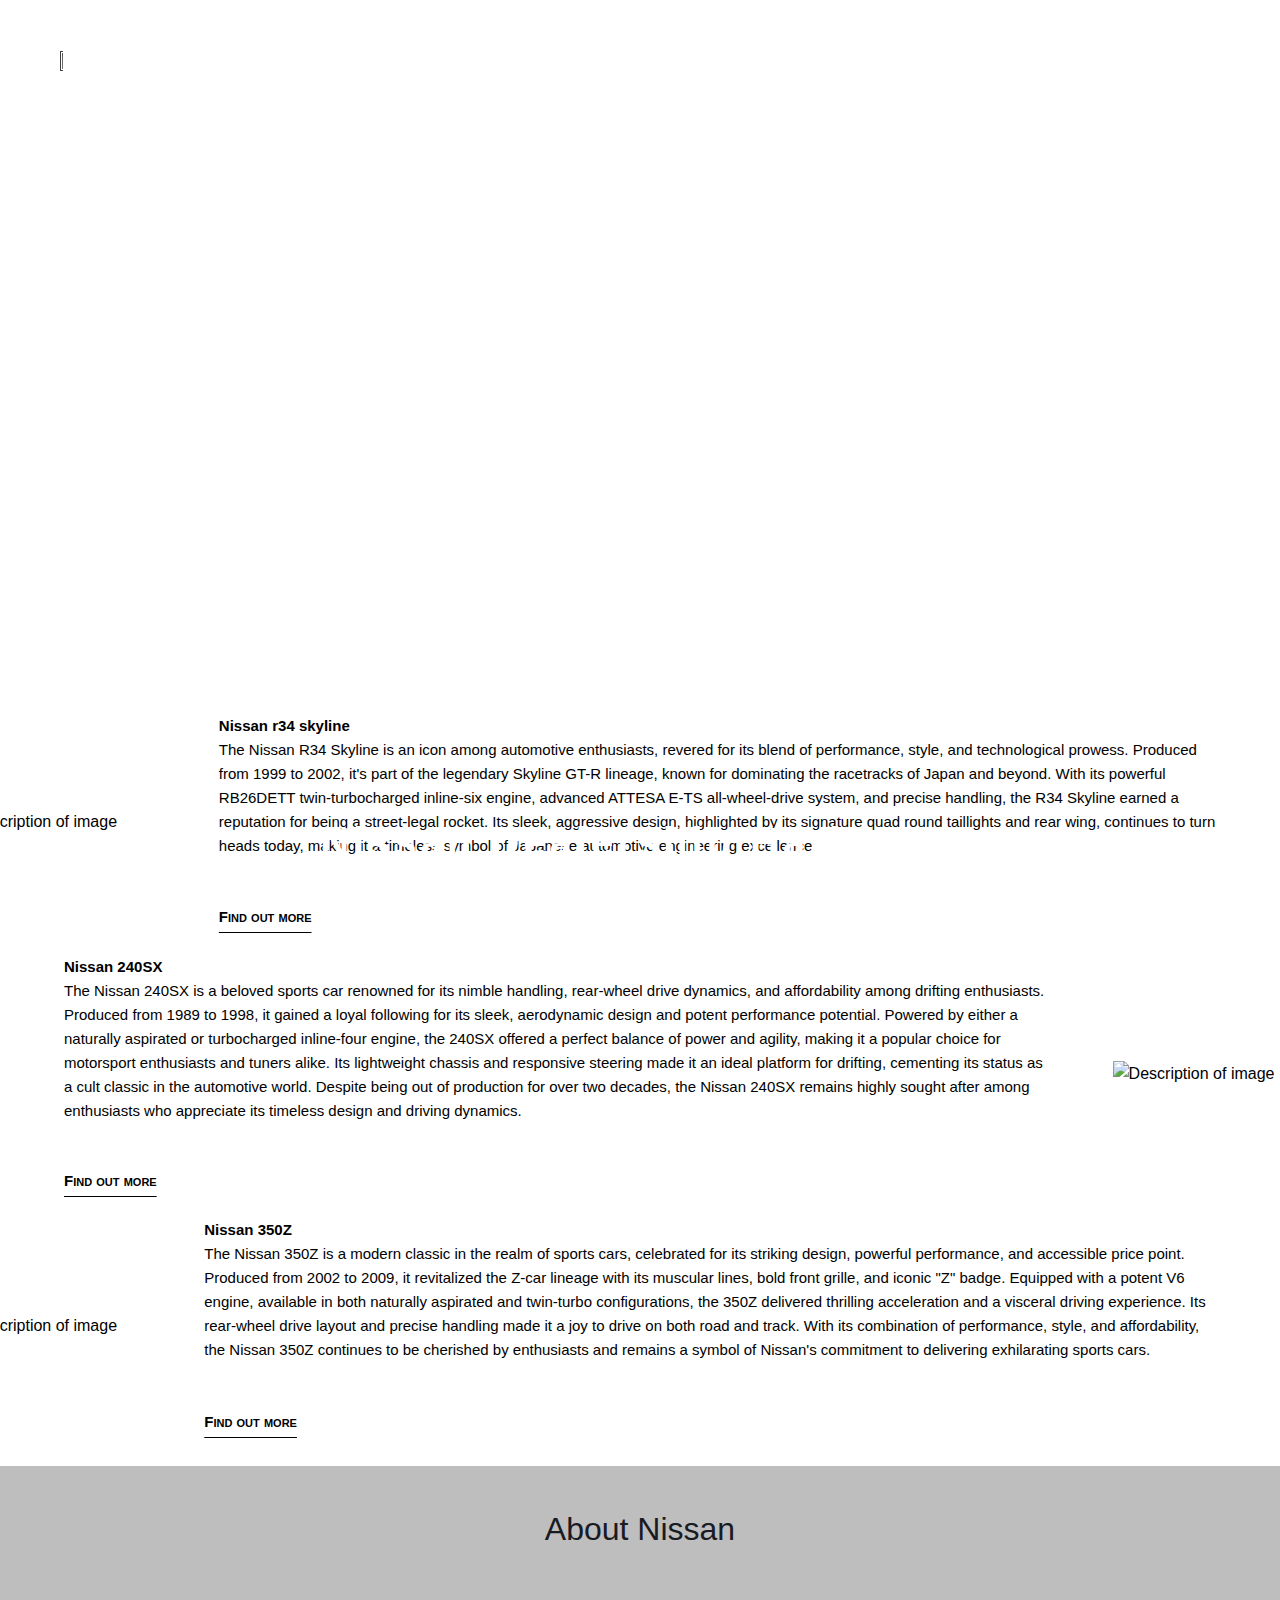
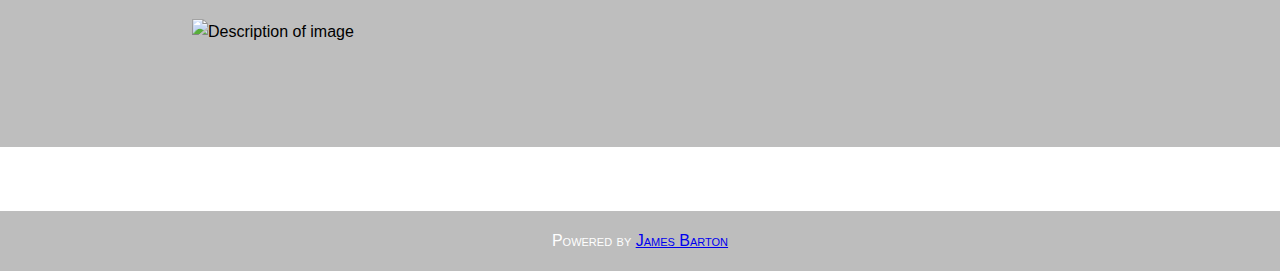
==== index.html @ d3ace630 "Add files via upload" ====
<!DOCTYPE html>
<html>
<head>
<title>Nissan Dealership Harborne</title>
<meta charset="UTF-8">
<meta name="viewport" content="width=device-width, initial-scale=1">
<link rel="stylesheet" href="stylesheet.css">
<link rel="icon" type="image/x-icon" href="/pictures/favicon.ico">

<script src="script.js"></script>

</head>
<body>

  <div class="top-navbar">
    <div class="navbar-container">
      <a href="#home" class="navbar-item"><img src="/pictures/Nissan_2020_logo.svg.png" height="13%" width="13%" alt=""></a>
      <div class="navbar-right">
        <a href="#" onclick="scrollToModels1()" class="navbar-item">Our Models</a>
        <a href="#" onclick="scrollToModels2()" class="navbar-item">About Nissan</a>
        <a href="#" onclick="scrollToModels3()" class="navbar-item">Contact Us</a>
      </div>
    </div>
  </div>

<header class="header-section">
  <div class="header-content">
    <h1 class="header-title">Nissan Dealership Harborne</h1>
  </div>
</header>


<div id="container1" class="container">
  <img src="/pictures/nissan-skyline-gt-r-r34-3208.jpg" alt="Description of image" class="image">
  <p class="text"><strong>Nissan r34 skyline </strong> <br> The Nissan R34 Skyline is an icon among automotive enthusiasts, revered for its blend of performance, style, and technological prowess. Produced from 1999 to 2002, it's part of the legendary Skyline GT-R lineage, known for dominating the racetracks of Japan and beyond. With its powerful RB26DETT twin-turbocharged inline-six engine, advanced ATTESA E-TS all-wheel-drive system, and precise handling, the R34 Skyline earned a reputation for being a street-legal rocket. Its sleek, aggressive design, highlighted by its signature quad round taillights and rear wing, continues to turn heads today, making it a timeless symbol of Japanese automotive engineering excellence. <br> <a href="rs3.html"><button type="button">Find out more</button></a> </p>
</div>

<div class="container2">
  <p class="text2"><strong>Nissan 240SX </strong> <br> The Nissan 240SX is a beloved sports car renowned for its nimble handling, rear-wheel drive dynamics, and affordability among drifting enthusiasts. Produced from 1989 to 1998, it gained a loyal following for its sleek, aerodynamic design and potent performance potential. Powered by either a naturally aspirated or turbocharged inline-four engine, the 240SX offered a perfect balance of power and agility, making it a popular choice for motorsport enthusiasts and tuners alike. Its lightweight chassis and responsive steering made it an ideal platform for drifting, cementing its status as a cult classic in the automotive world. Despite being out of production for over two decades, the Nissan 240SX remains highly sought after among enthusiasts who appreciate its timeless design and driving dynamics. <br> <a href="240sx.html"><button type="button">Find out more</button></a> </p>
  <img src="/pictures/nissan-s13-facelift-180sx.jpg" alt="Description of image" class="image2">
</div>

<div class="container3">
  <img src="/pictures/bba65d0174bce5395396f9a435c0e5f6.jpg" alt="Description of image" class="image3">
  <p class="text"><strong>Nissan 350Z </strong> <br> The Nissan 350Z is a modern classic in the realm of sports cars, celebrated for its striking design, powerful performance, and accessible price point. Produced from 2002 to 2009, it revitalized the Z-car lineage with its muscular lines, bold front grille, and iconic "Z" badge. Equipped with a potent V6 engine, available in both naturally aspirated and twin-turbo configurations, the 350Z delivered thrilling acceleration and a visceral driving experience. Its rear-wheel drive layout and precise handling made it a joy to drive on both road and track. With its combination of performance, style, and affordability, the Nissan 350Z continues to be cherished by enthusiasts and remains a symbol of Nissan's commitment to delivering exhilarating sports cars. <br> <a href="350z.html"><button type="button">Find out more</button></a> </p>
</div>


<article>
<div id="container5" class="container10">
  <h5>About Nissan</h5>
</div>
</article>

<div class="container11">
  <img src="/pictures/Hereford-impression.jpg" alt="Description of image" class="image10">
</div>

<footer class="footer-section">
  <p1 class="footer-text">Powered by <a href="https://james.com">James Barton</a></p1>
</footer>

</body>
</html>
---- stylesheet.css ----
body, h1, h2, h3, h4, h5, h6, p, ul, ol, li, img, form, input, textarea, button {
    margin: 0;
    padding: 0;
    box-sizing: border-box;
  }
  
  body {
    font-family: Verdana, Geneva, Tahoma, sans-serif;
    line-height: 1.6;
    background-image: url(/pictures/pexels-supreet-8060364.jpg);
    background-size: contain;
    background-repeat: no-repeat;
    
  }
  
  .top-navbar {
    background-color: #ffffff00;
    padding: 10px 20px;
  }
  
  .navbar-container {
    display: flex;
    align-items: center;
    justify-content: space-between;
  }
  
  .navbar-item {
    text-decoration: none;
    color: #000000;
    margin-right: 100px;
    margin-left: 40px;
    margin-top: 40px;
    filter: invert();
    font-size: 120%;
    font-variant:small-caps;
  }

  .navbar-item:hover {
    text-decoration: none;
    color: #5f5f5f;
    margin-right: 100px;
    margin-left: 40px;
    margin-top: 40px;
    filter: invert();
    font-size: 120%;
    font-variant:small-caps;
  }
  
  .navbar-right {
    display: flex;
  }
  

  .header-section {
    position: relative;
  }
  
  .header-image {
    width: 5%;

  }
  
  .header-content {
    position: absolute;
    top: 50%;
    left: 50%;
    transform: translate(-50%, -50%);
    text-align: center;
    color: #ffffff;
  }
  
  .header-title {
    margin-top: 235%;
    font-family: Arial, Helvetica, sans-serif;
    font-size: 2.5rem;
    letter-spacing: 4px;
  }


  h4 {
    margin-left: 55%;

  }


  p {
      margin-left: 55%;
      
  }
  p1 {
      font-size: smaller;
      font-variant: small-caps;
  }

  h5 {
      text-align: center;
      font-size: 200%;
      font-family: 'Trebuchet MS', 'Lucida Sans Unicode', 'Lucida Grande', 'Lucida Sans', Arial, sans-serif;
      font-weight: 100;
      padding-top: 2%;
      margin-top: 0%;
      color: #191b24;
  }

  .footer-section {
    text-align: center;
    padding: 17px 0;
    background-color: #bdbdbd;
    color: #ffffff;
    margin-top: 5%;
    position: flex;
  }
  
  .footer-text {
    font-size: 100%;
    text-align: center;
  }
  

  .container {
    margin-top: 48%;
    padding-top: 0.7%;
    display: flex;
    align-items: center; 
}

  .container2 {
    margin-top: 2%;
    display: flex;
    align-items: center; 
}

  .container3 {
    display: flex;
    align-items: center; 
    margin-top: 2%;
    margin-bottom: 2.5%;
}

  .container5 {
    display: flex;
    align-items: center;
    margin-top: 2%;
    margin-bottom: 7%;

  }

  .container11 {
    background-color: rgb(190, 190, 190);
    padding-bottom: 8%;
  }


  .image {
    width: 900px; 
    height: auto; 
    margin-right: -50%; 
    margin-left: -3.5%;
  }

  

  .image2 {
    width: 900px; 
    height: auto; 
     
  }

  .image3 {
    width: 900px; 
    height: auto; 
    margin-right: -50%; 
    margin-left: -3.5%;
  }

  .image10 {
    width: 70%;
    height: auto;
    margin-left: 15%;

  }

  .text {
    margin-top: 0%;
    font-size: 15px; 
    margin-right: 5%;
    font-family: 'Segoe UI', Tahoma, Geneva, Verdana, sans-serif;
}

  .text2 {
    margin-top: 0%;
    font-size: 15px; 
    margin-right: 5%;
    margin-left: 5%;
    font-family: 'Segoe UI', Tahoma, Geneva, Verdana, sans-serif;

}

  button {
    margin-top: 5%;
    border: #5f5f5f00;
    font-size: 100%;
    font-family: Arial, Helvetica, sans-serif;
    font-weight: 600;
    font-variant: small-caps;
    background-color: #12090400;
    text-decoration: underline;
    text-underline-offset: 10px;
  }

  button:hover {
    color: #752626;
    margin-top: 5%;
    border: #5f5f5f00;
    font-size: 100%;
    font-family: Arial, Helvetica, sans-serif;
    font-weight: 600;
    font-variant: small-caps;
    background-color: #12090400;
    text-decoration: underline;
    text-underline-offset: 10px;
  }

  article {
    padding-top: 1%;
    padding-bottom: 5%;
    background-color: rgb(190, 190, 190);
    
  }
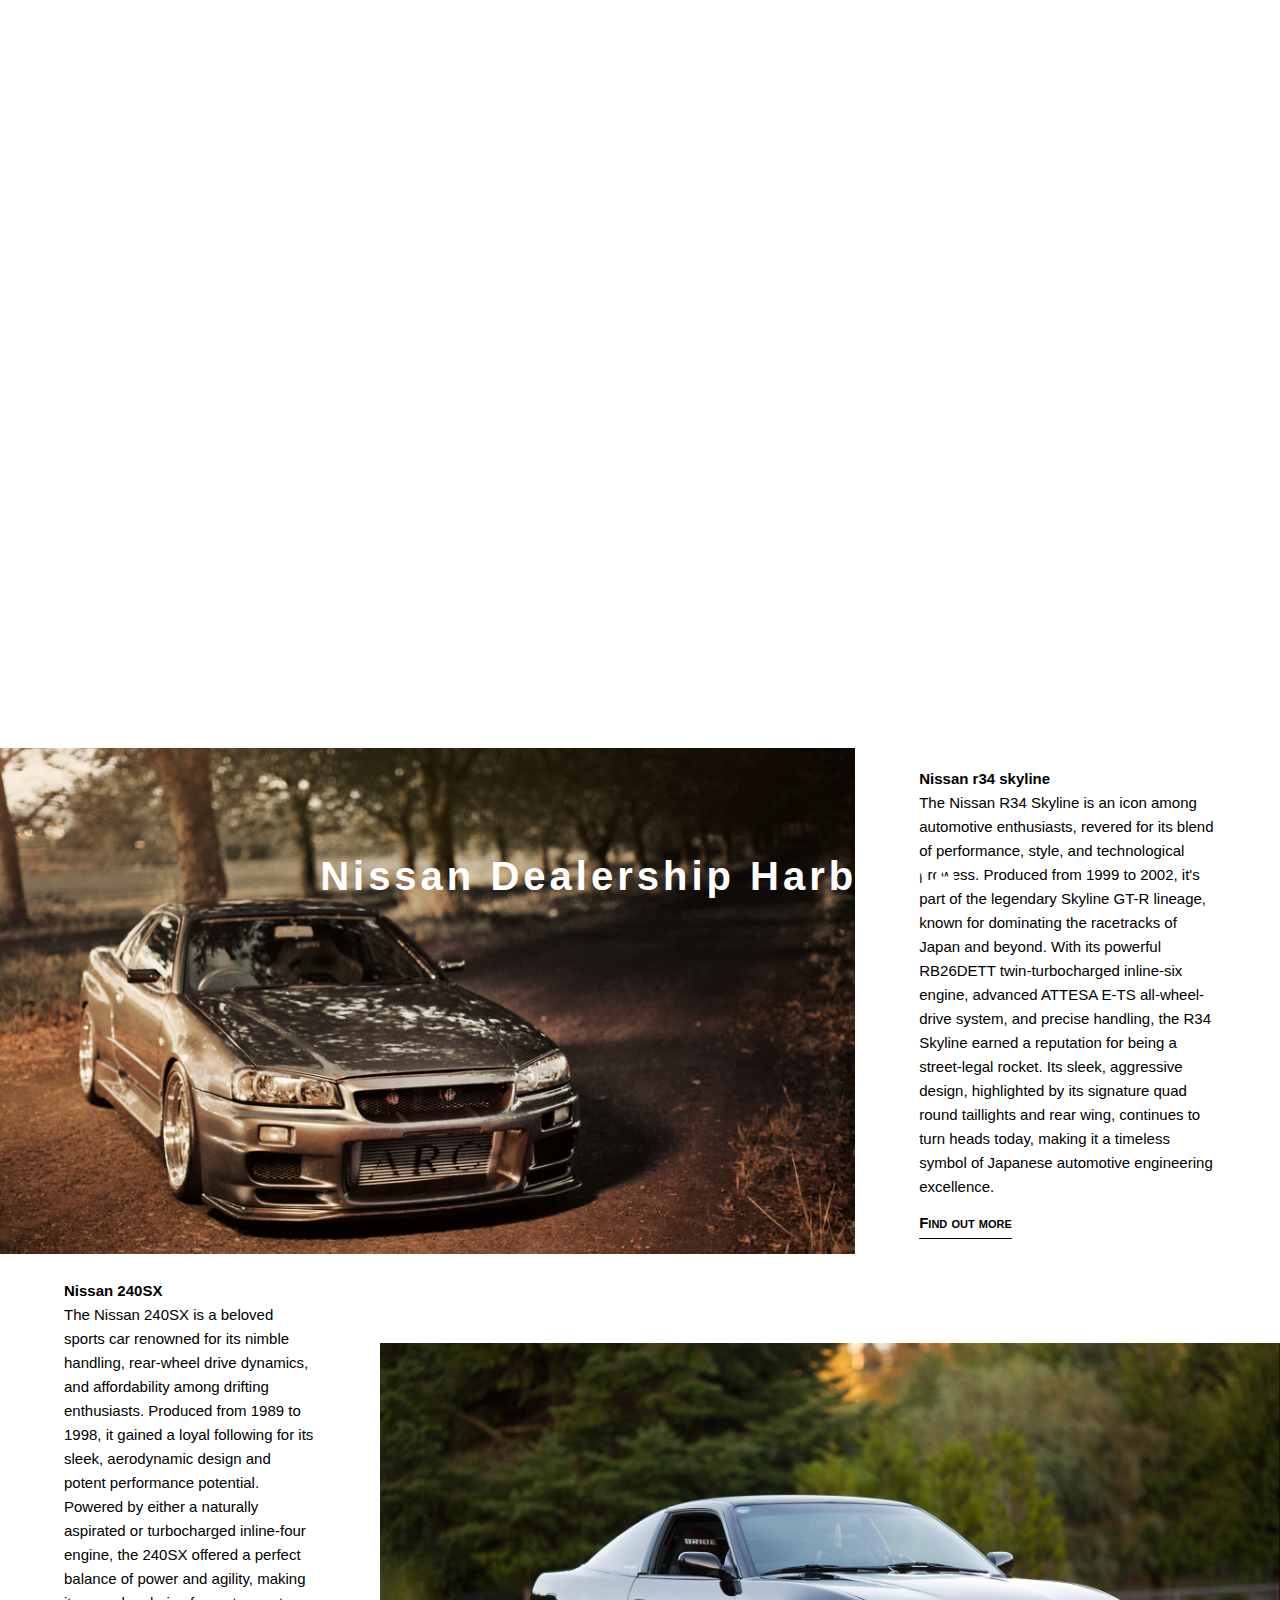
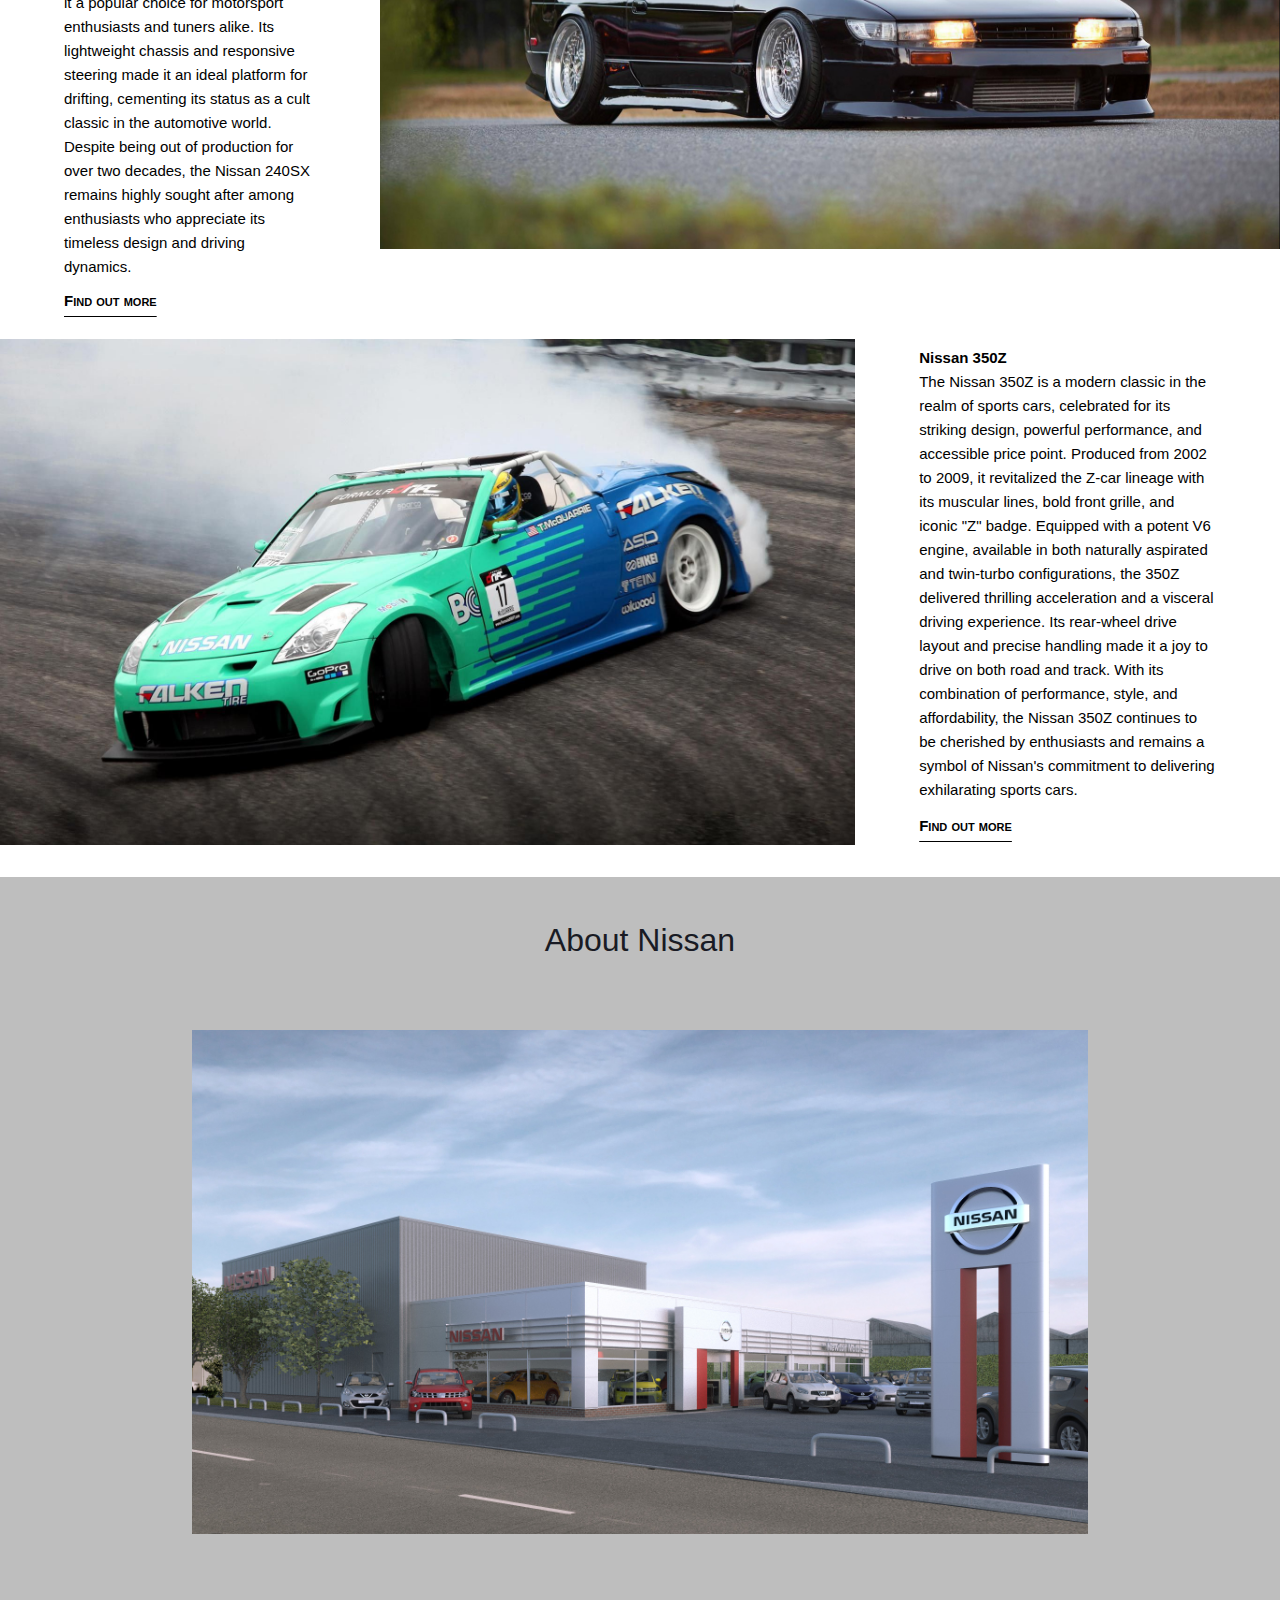
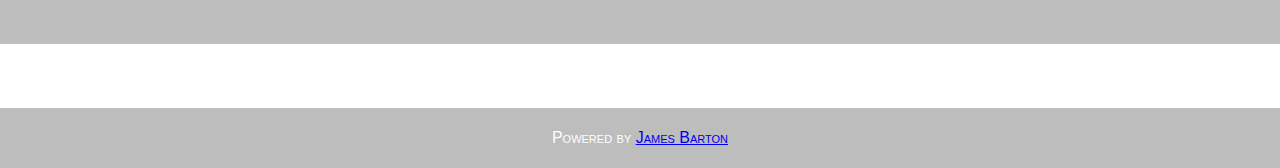
==== commit 78e771c4: "index.html" ====
--- a/index.html
+++ b/index.html
@@ -5,7 +5,7 @@
 <meta charset="UTF-8">
 <meta name="viewport" content="width=device-width, initial-scale=1">
 <link rel="stylesheet" href="stylesheet.css">
-<link rel="icon" type="image/x-icon" href="/pictures/favicon.ico">
+<link rel="icon" type="image/x-icon" href="favicon.ico">
 
 <script src="script.js"></script>
 
@@ -14,7 +14,7 @@
 
   <div class="top-navbar">
     <div class="navbar-container">
-      <a href="#home" class="navbar-item"><img src="/pictures/Nissan_2020_logo.svg.png" height="13%" width="13%" alt=""></a>
+      <a href="#home" class="navbar-item"><img src="Nissan_2020_logo.svg.png" height="13%" width="13%" alt=""></a>
       <div class="navbar-right">
         <a href="#" onclick="scrollToModels1()" class="navbar-item">Our Models</a>
         <a href="#" onclick="scrollToModels2()" class="navbar-item">About Nissan</a>
@@ -31,17 +31,17 @@
 
 
 <div id="container1" class="container">
-  <img src="/pictures/nissan-skyline-gt-r-r34-3208.jpg" alt="Description of image" class="image">
+  <img src="nissan-skyline-gt-r-r34-3208.jpg" alt="Description of image" class="image">
   <p class="text"><strong>Nissan r34 skyline </strong> <br> The Nissan R34 Skyline is an icon among automotive enthusiasts, revered for its blend of performance, style, and technological prowess. Produced from 1999 to 2002, it's part of the legendary Skyline GT-R lineage, known for dominating the racetracks of Japan and beyond. With its powerful RB26DETT twin-turbocharged inline-six engine, advanced ATTESA E-TS all-wheel-drive system, and precise handling, the R34 Skyline earned a reputation for being a street-legal rocket. Its sleek, aggressive design, highlighted by its signature quad round taillights and rear wing, continues to turn heads today, making it a timeless symbol of Japanese automotive engineering excellence. <br> <a href="rs3.html"><button type="button">Find out more</button></a> </p>
 </div>
 
 <div class="container2">
   <p class="text2"><strong>Nissan 240SX </strong> <br> The Nissan 240SX is a beloved sports car renowned for its nimble handling, rear-wheel drive dynamics, and affordability among drifting enthusiasts. Produced from 1989 to 1998, it gained a loyal following for its sleek, aerodynamic design and potent performance potential. Powered by either a naturally aspirated or turbocharged inline-four engine, the 240SX offered a perfect balance of power and agility, making it a popular choice for motorsport enthusiasts and tuners alike. Its lightweight chassis and responsive steering made it an ideal platform for drifting, cementing its status as a cult classic in the automotive world. Despite being out of production for over two decades, the Nissan 240SX remains highly sought after among enthusiasts who appreciate its timeless design and driving dynamics. <br> <a href="240sx.html"><button type="button">Find out more</button></a> </p>
-  <img src="/pictures/nissan-s13-facelift-180sx.jpg" alt="Description of image" class="image2">
+  <img src="nissan-s13-facelift-180sx.jpg" alt="Description of image" class="image2">
 </div>
 
 <div class="container3">
-  <img src="/pictures/bba65d0174bce5395396f9a435c0e5f6.jpg" alt="Description of image" class="image3">
+  <img src="bba65d0174bce5395396f9a435c0e5f6.jpg" alt="Description of image" class="image3">
   <p class="text"><strong>Nissan 350Z </strong> <br> The Nissan 350Z is a modern classic in the realm of sports cars, celebrated for its striking design, powerful performance, and accessible price point. Produced from 2002 to 2009, it revitalized the Z-car lineage with its muscular lines, bold front grille, and iconic "Z" badge. Equipped with a potent V6 engine, available in both naturally aspirated and twin-turbo configurations, the 350Z delivered thrilling acceleration and a visceral driving experience. Its rear-wheel drive layout and precise handling made it a joy to drive on both road and track. With its combination of performance, style, and affordability, the Nissan 350Z continues to be cherished by enthusiasts and remains a symbol of Nissan's commitment to delivering exhilarating sports cars. <br> <a href="350z.html"><button type="button">Find out more</button></a> </p>
 </div>
 
@@ -53,7 +53,7 @@
 </article>
 
 <div class="container11">
-  <img src="/pictures/Hereford-impression.jpg" alt="Description of image" class="image10">
+  <img src="Hereford-impression.jpg" alt="Description of image" class="image10">
 </div>
 
 <footer class="footer-section">
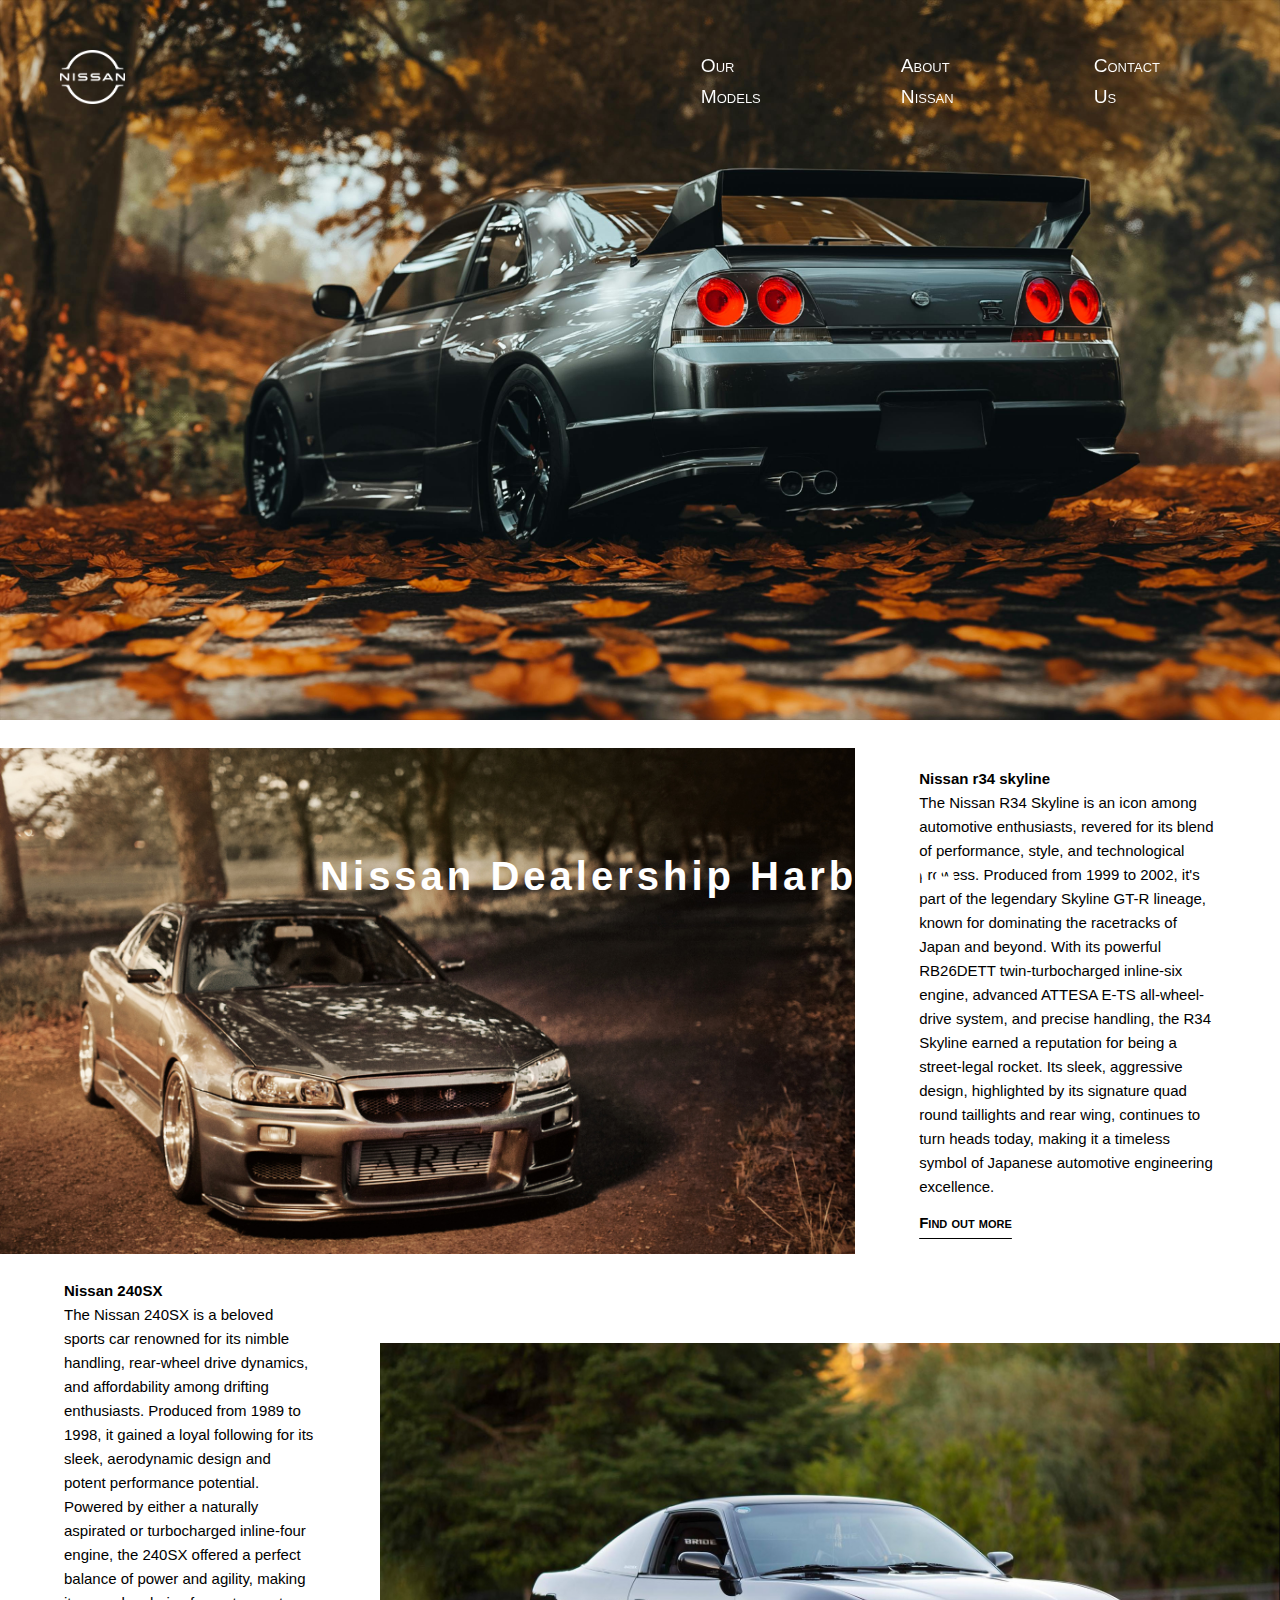
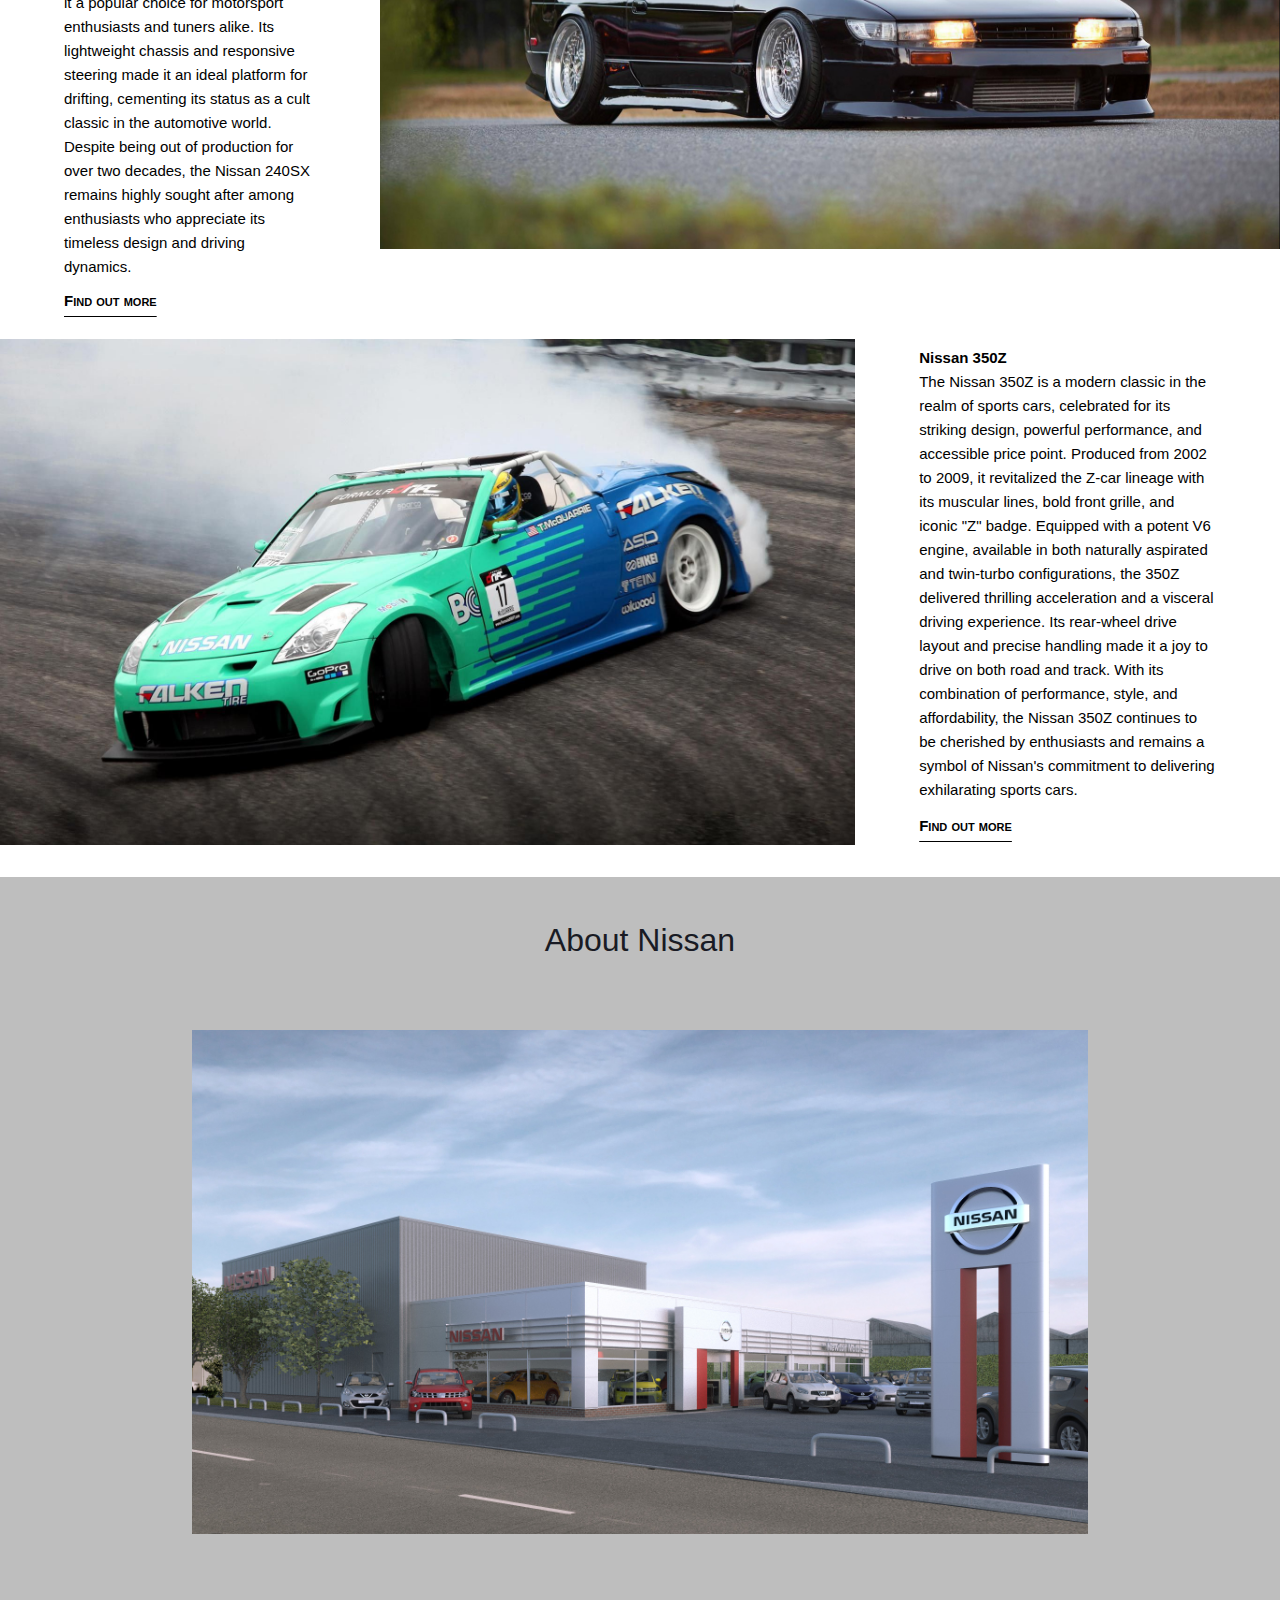
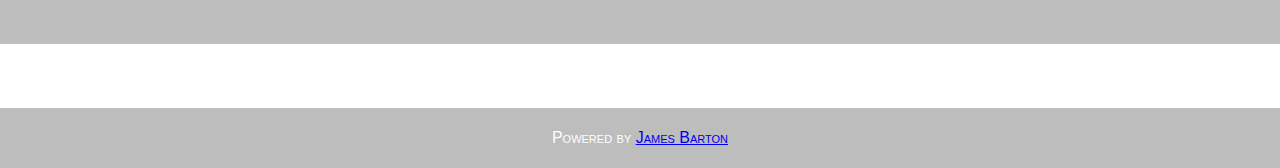
==== commit dd17b6c8: "Update index.html" ====
--- a/stylesheet.css
+++ b/stylesheet.css
@@ -7,7 +7,7 @@
   body {
     font-family: Verdana, Geneva, Tahoma, sans-serif;
     line-height: 1.6;
-    background-image: url(/pictures/pexels-supreet-8060364.jpg);
+    background-image: url(pexels-supreet-8060364.jpg);
     background-size: contain;
     background-repeat: no-repeat;
     
@@ -226,4 +226,4 @@
     padding-bottom: 5%;
     background-color: rgb(190, 190, 190);
     
-  }+  }
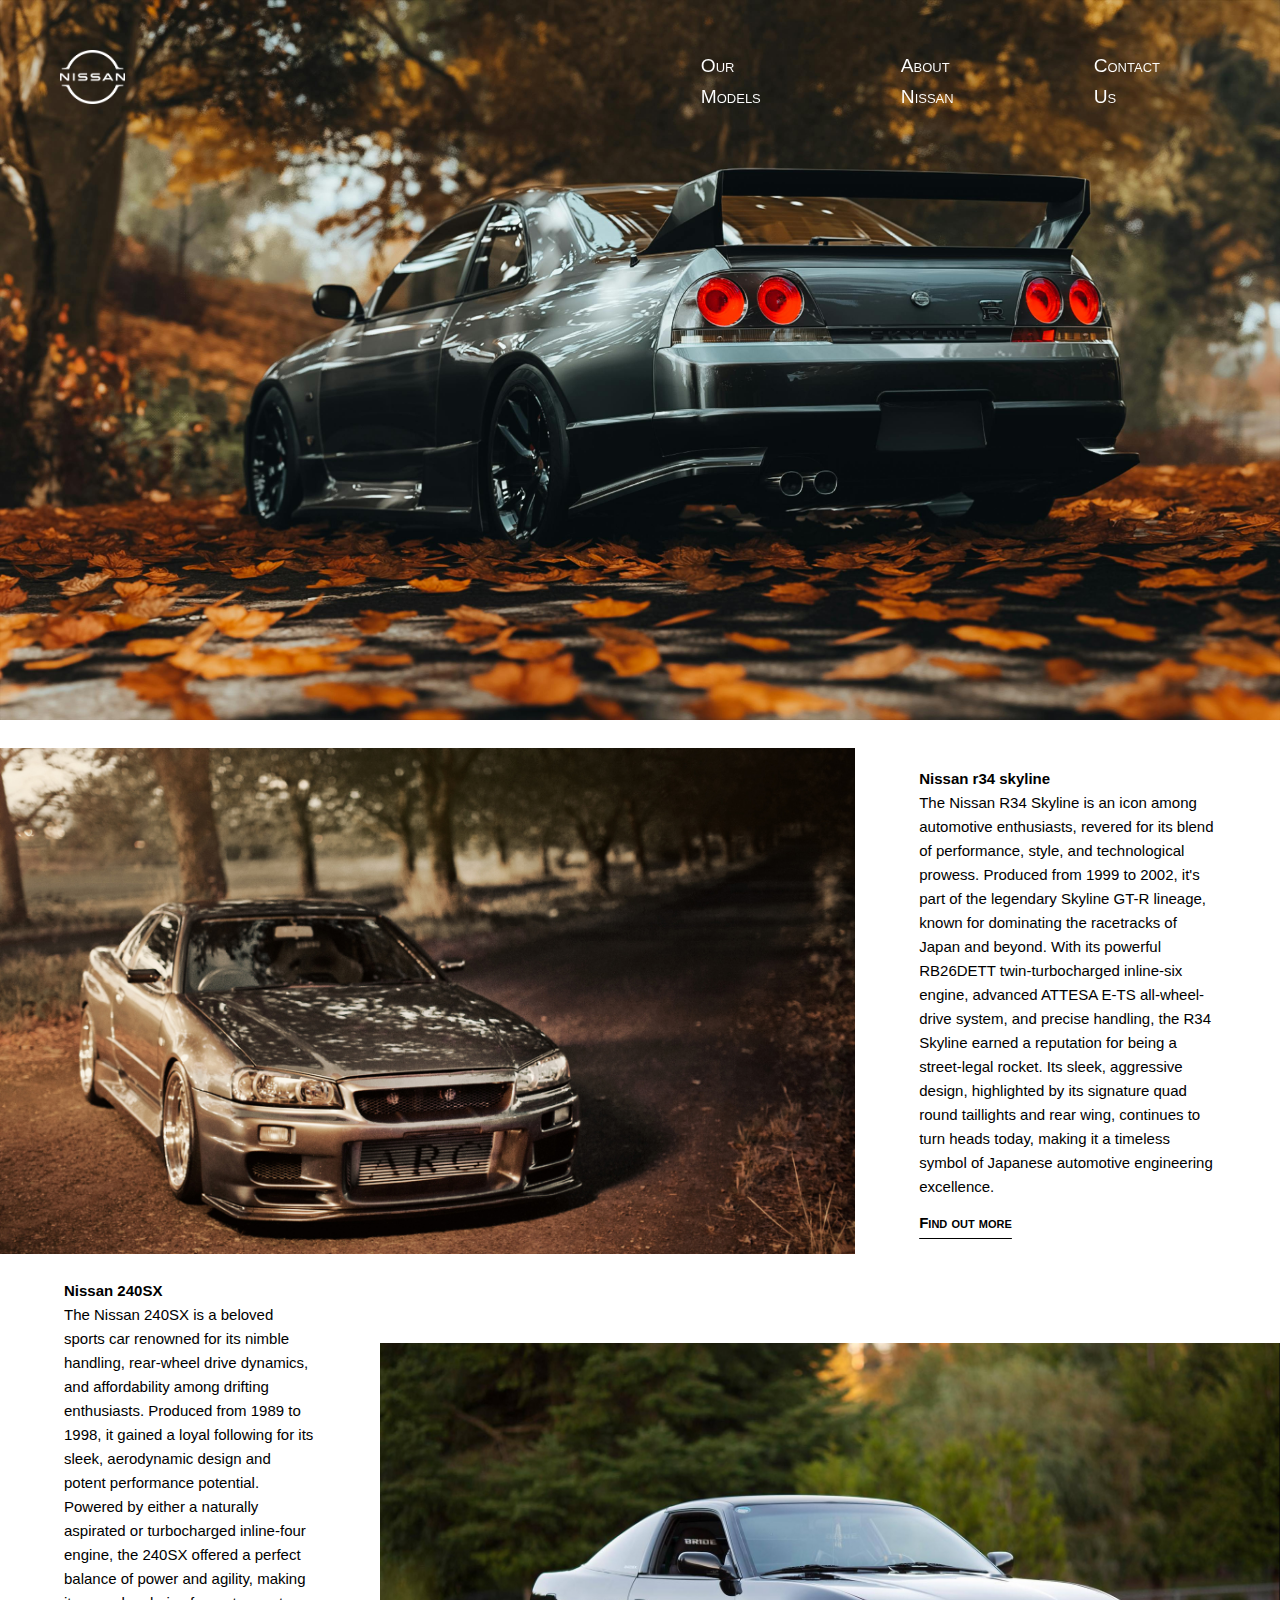
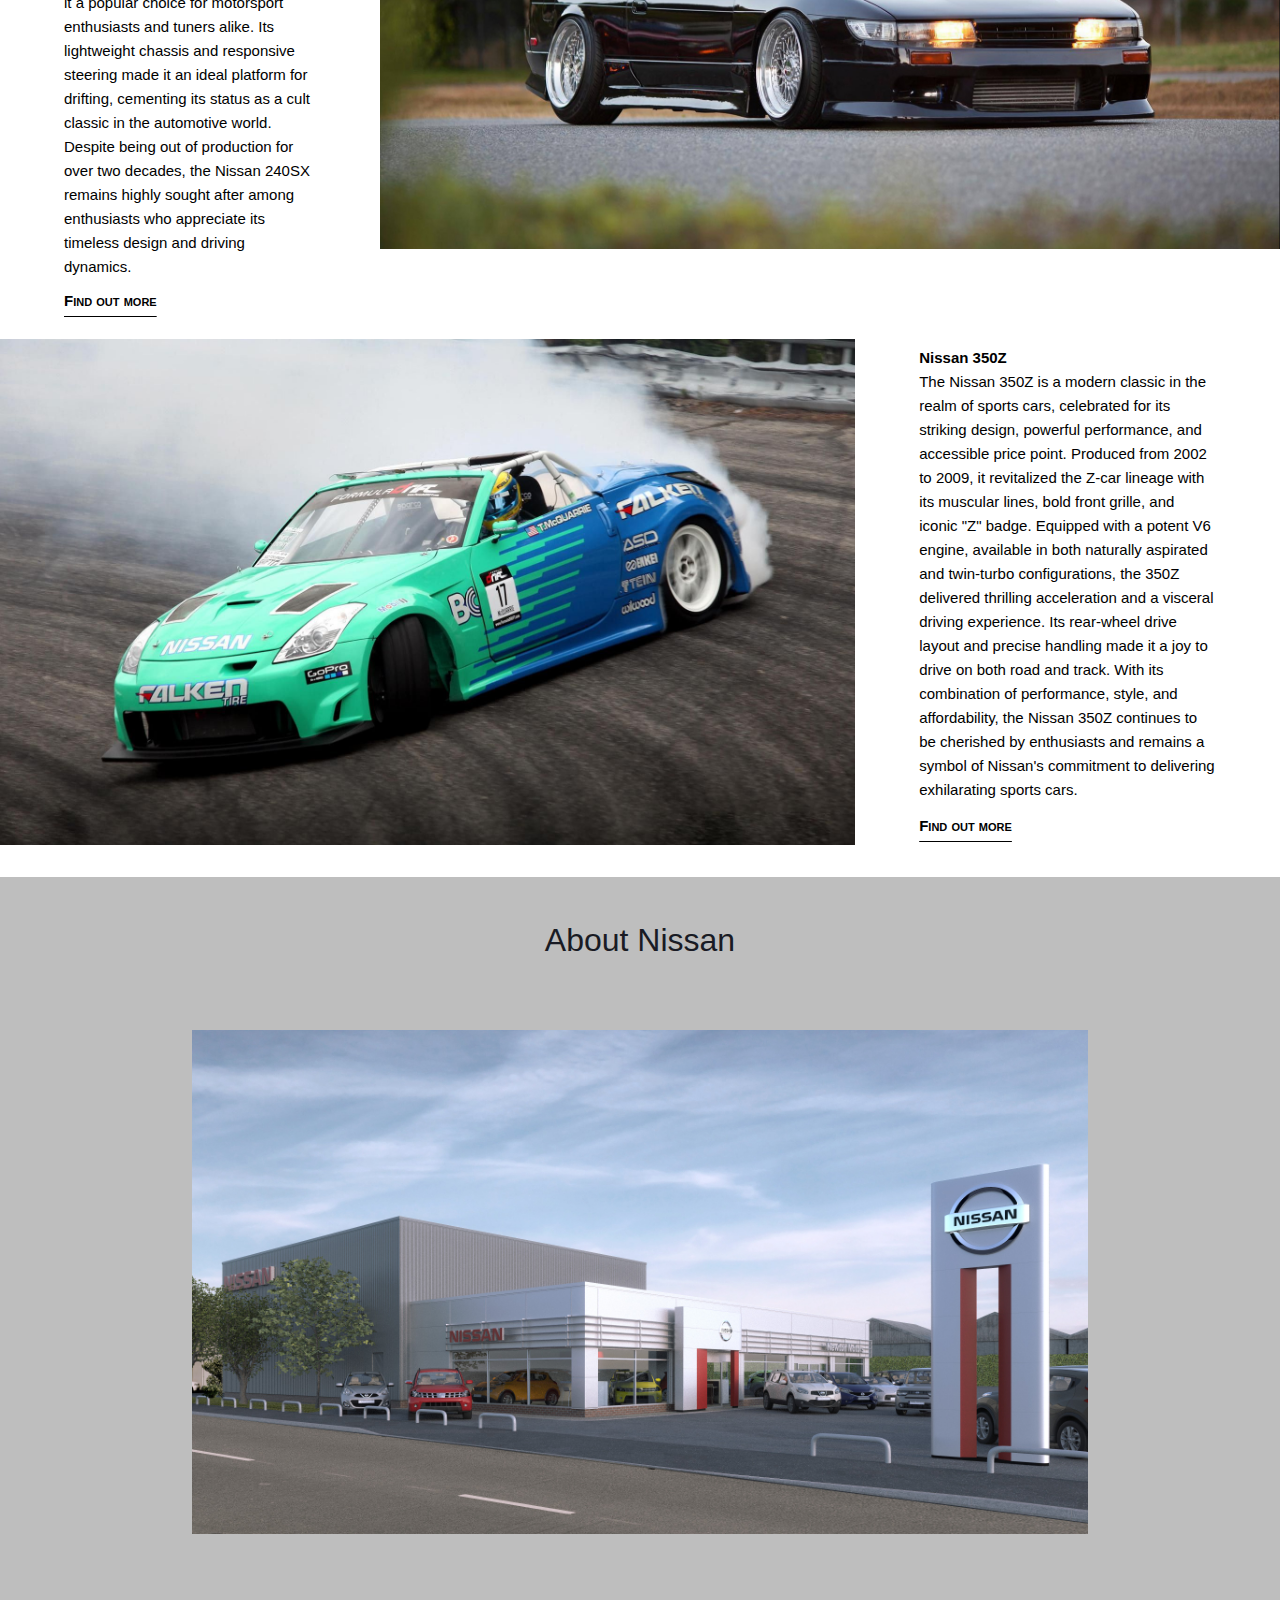
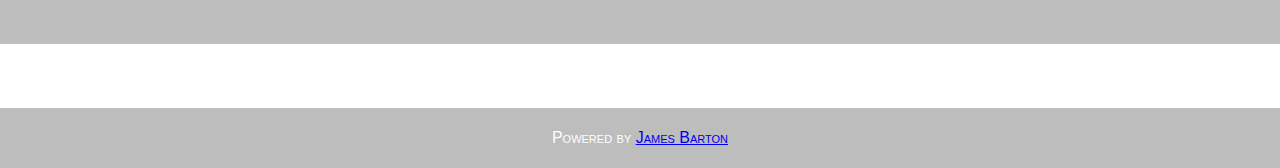
==== commit 3e670685: "Update index.html" ====
--- a/index.html
+++ b/index.html
@@ -25,7 +25,7 @@
 
 <header class="header-section">
   <div class="header-content">
-    <h1 class="header-title">Nissan Dealership Harborne</h1>
+    <h1 class="header-title"></h1>
   </div>
 </header>
 
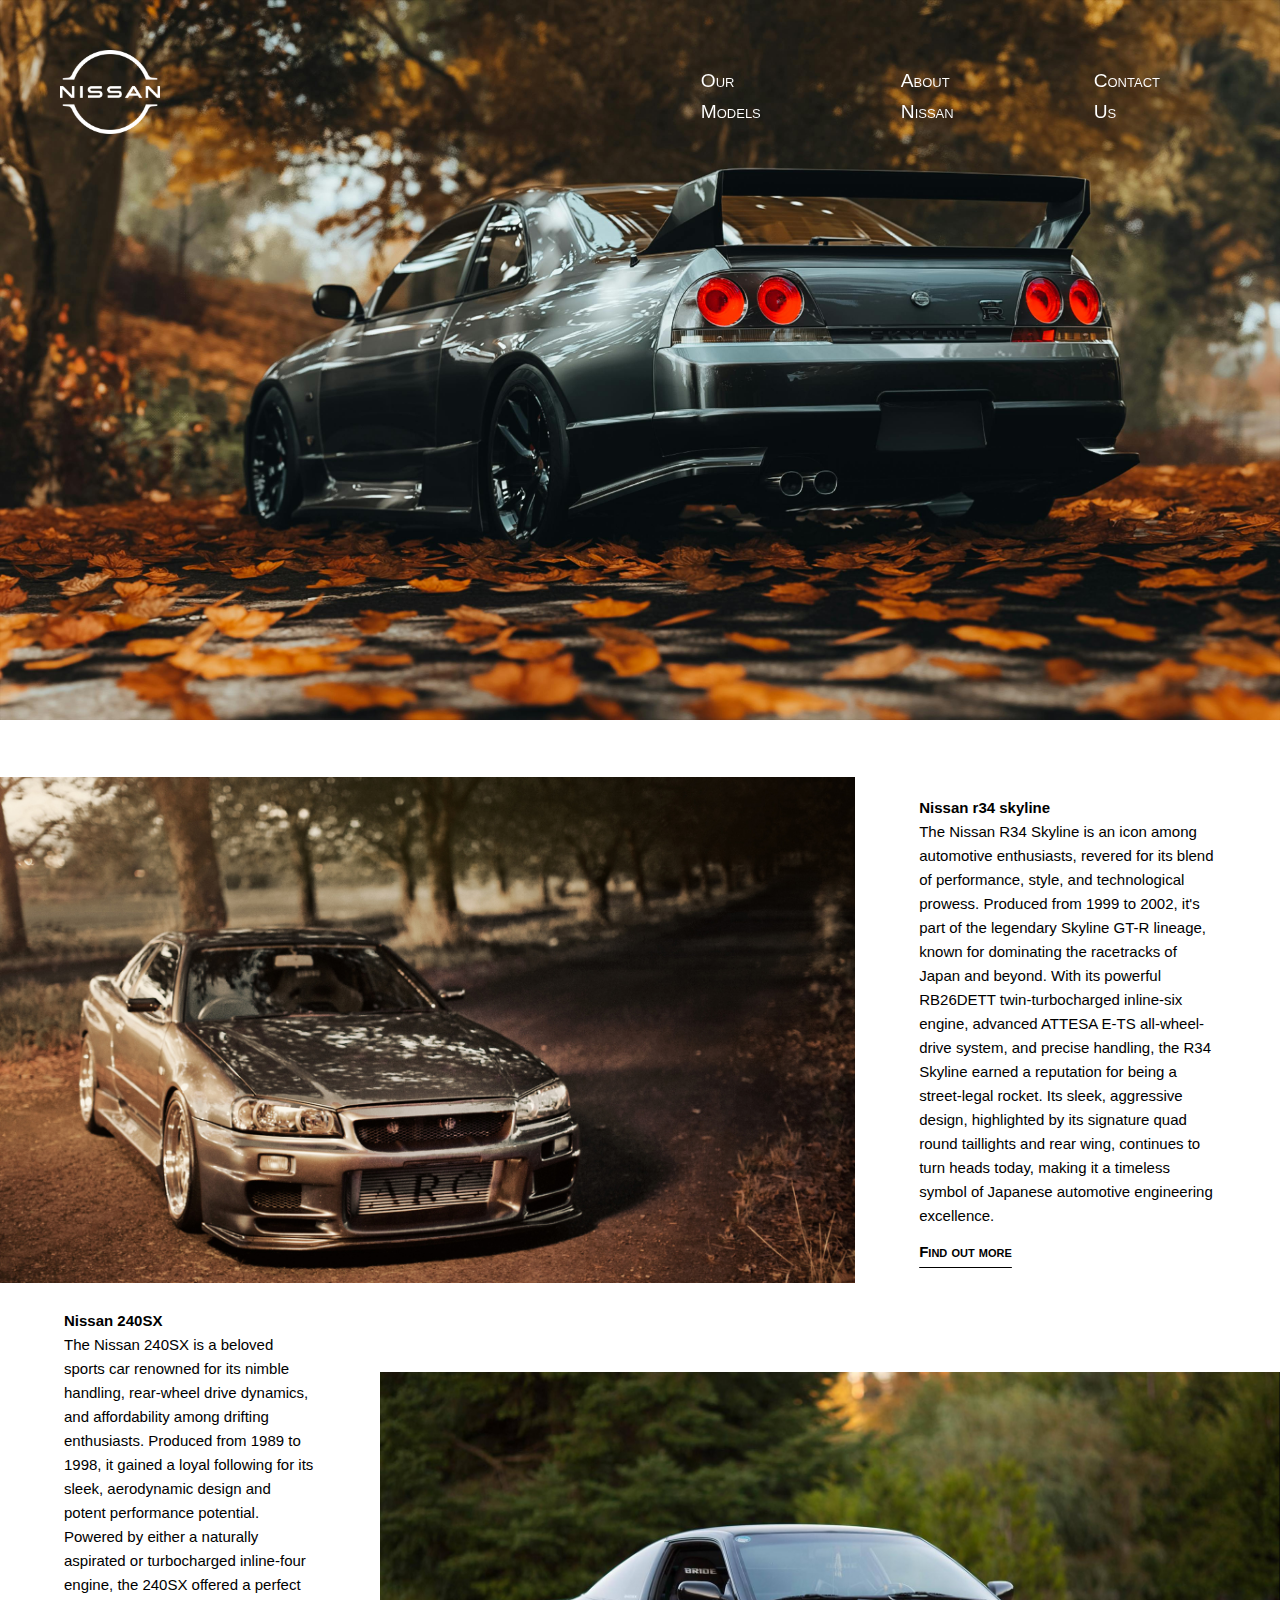
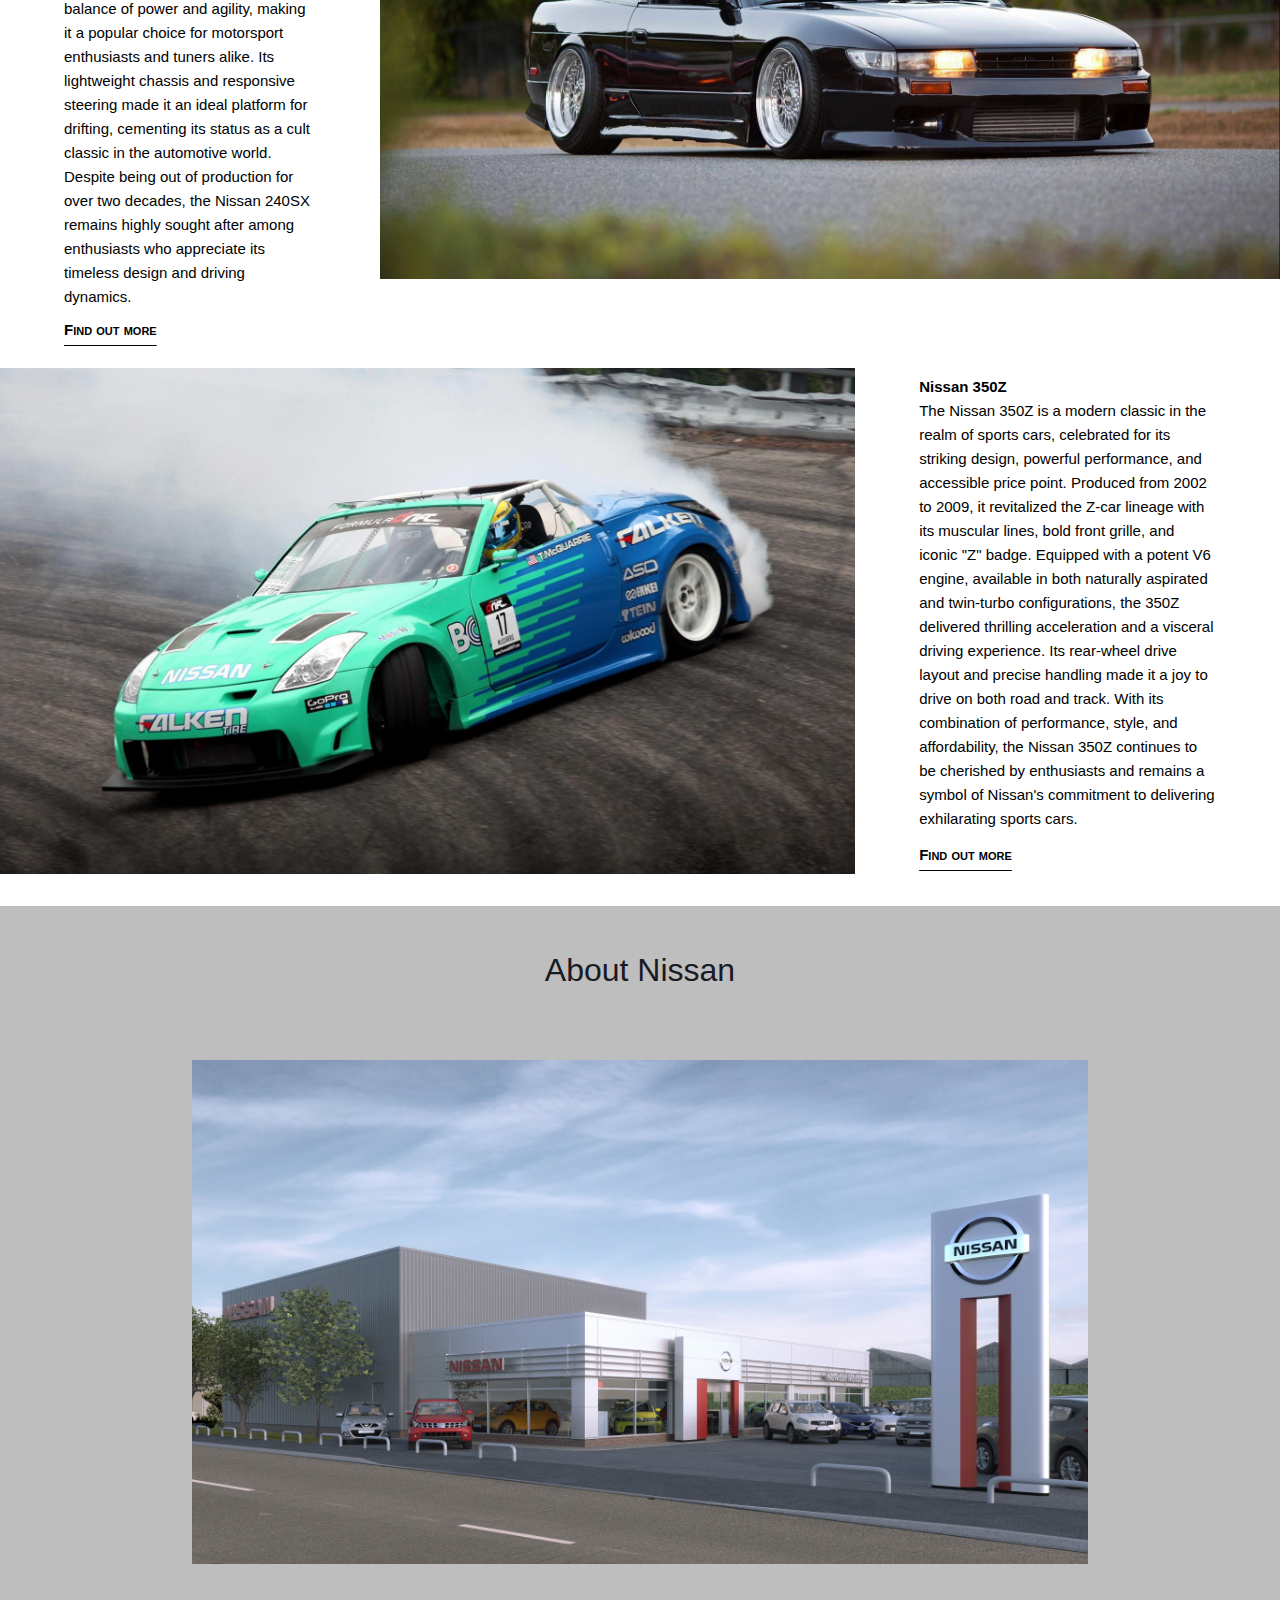
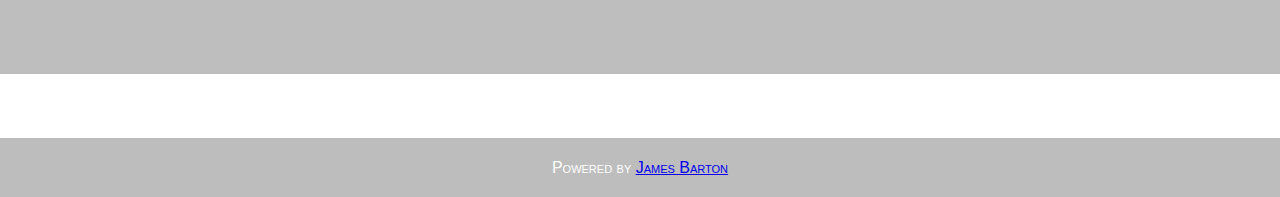
==== commit 0b4c41ad: "Update index.html" ====
--- a/index.html
+++ b/index.html
@@ -14,7 +14,7 @@
 
   <div class="top-navbar">
     <div class="navbar-container">
-      <a href="#home" class="navbar-item"><img src="Nissan_2020_logo.svg.png" height="13%" width="13%" alt=""></a>
+      <a href="#home" class="navbar-item"><img src="Nissan_2020_logo.svg.png" height="20%" width="20%" alt=""></a>
       <div class="navbar-right">
         <a href="#" onclick="scrollToModels1()" class="navbar-item">Our Models</a>
         <a href="#" onclick="scrollToModels2()" class="navbar-item">About Nissan</a>
